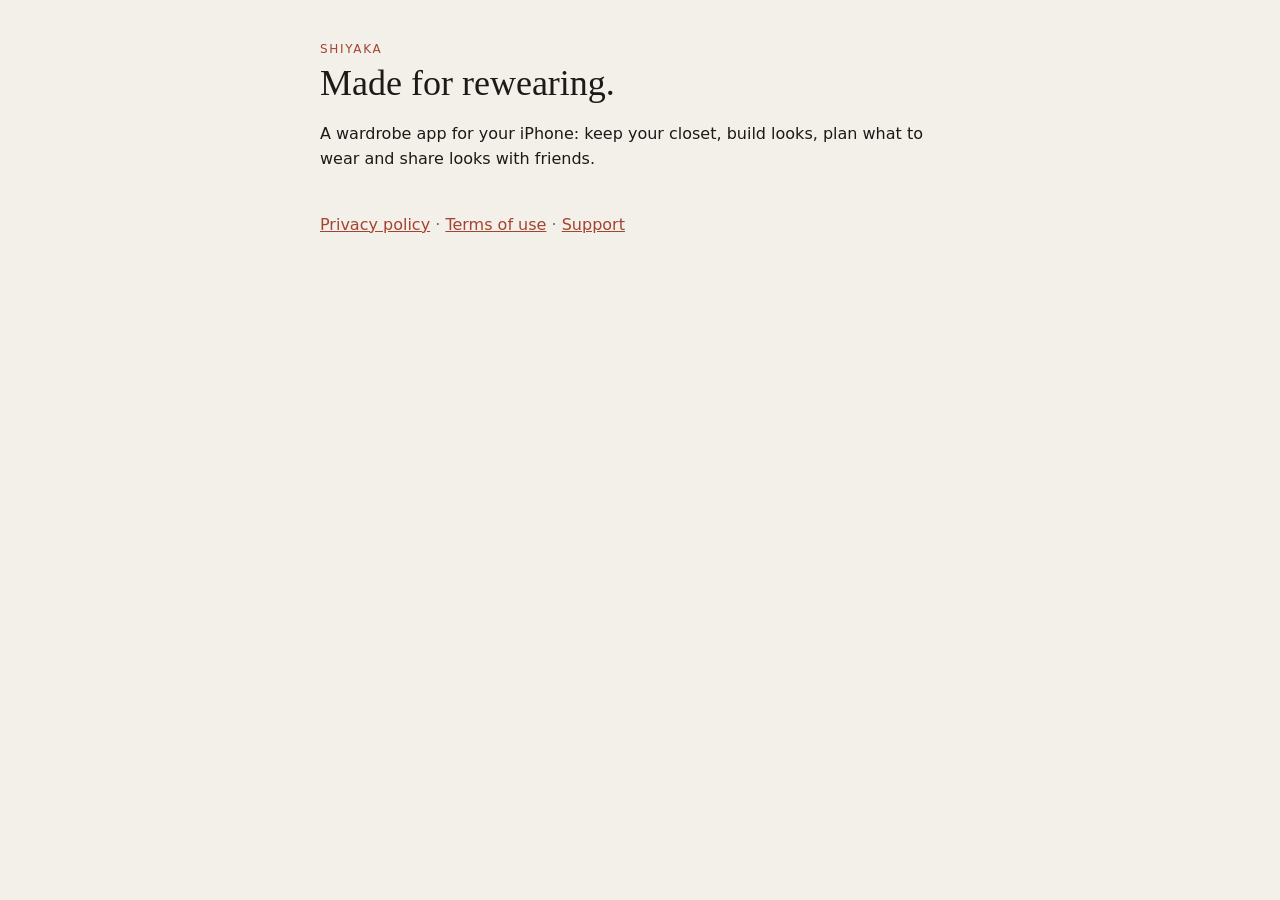
==== index.html @ d0213385 "Shiyaka privacy policy, terms and support pages (beta draft)" ====
<!doctype html>
<html lang="en-GB">
<head>
<meta charset="utf-8">
<meta name="viewport" content="width=device-width, initial-scale=1">
<title>Shiyaka</title>
<link rel="stylesheet" href="style.css">
</head>
<body>
<main>
<p class="eyebrow">Shiyaka</p>
<h1>Made for rewearing.</h1>
<p>A wardrobe app for your iPhone: keep your closet, build looks, plan what to wear and share looks with friends.</p>
<p class="nav"><a href="privacy.html">Privacy policy</a> · <a href="terms.html">Terms of use</a> · <a href="support.html">Support</a></p>
</main>
</body>
</html>
---- style.css ----
:root { --bg: #f3f0ea; --ink: #1c1a17; --muted: #6d675f; --accent: #a4432f; }
@media (prefers-color-scheme: dark) { :root { --bg: #15130f; --ink: #f1ede6; --muted: #a39b90; --accent: #e0a08f; } }
* { box-sizing: border-box; }
body { margin: 0; background: var(--bg); color: var(--ink); font: 16px/1.6 -apple-system, "Segoe UI", Inter, system-ui, sans-serif; }
main { max-width: 680px; margin: 0 auto; padding: 40px 20px 72px; }
h1 { font: 400 36px/1.15 Georgia, "Lora", serif; margin: 4px 0 12px; }
h2 { font: 600 18px/1.3 inherit; margin: 32px 0 8px; }
.eyebrow { text-transform: uppercase; letter-spacing: .14em; font-size: 12px; color: var(--accent); margin: 0; }
.meta { color: var(--muted); font-size: 14px; }
ul { padding-left: 20px; }
li { margin: 6px 0; }
dt { font-weight: 600; margin-top: 16px; }
dd { margin: 4px 0 0; color: var(--muted); }
a { color: var(--accent); }
.nav { margin-top: 40px; color: var(--muted); }
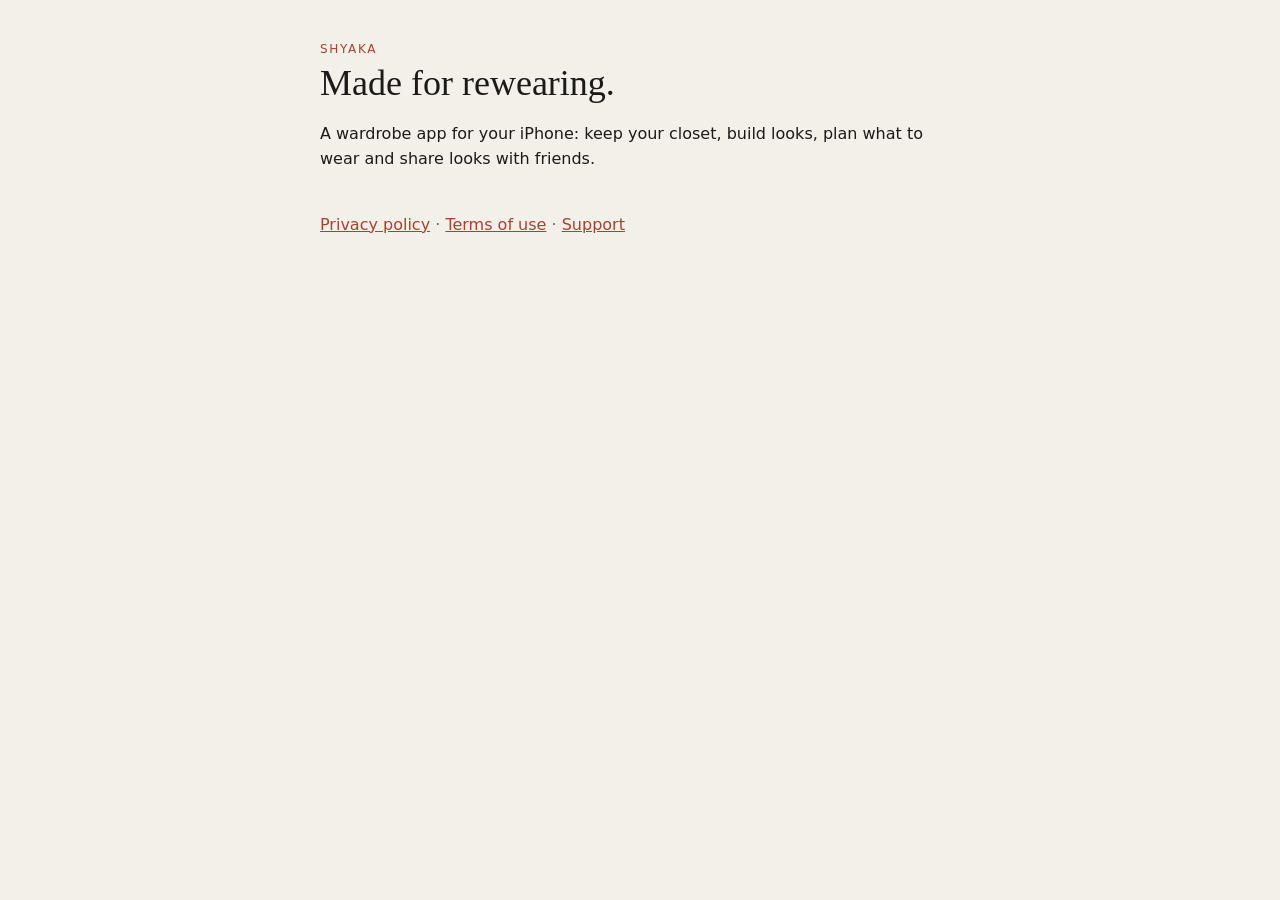
==== commit edf8bd82: "Use the Shyaka name on the public pages" ====
--- a/index.html
+++ b/index.html
@@ -3,12 +3,12 @@
 <head>
 <meta charset="utf-8">
 <meta name="viewport" content="width=device-width, initial-scale=1">
-<title>Shiyaka</title>
+<title>Shyaka</title>
 <link rel="stylesheet" href="style.css">
 </head>
 <body>
 <main>
-<p class="eyebrow">Shiyaka</p>
+<p class="eyebrow">Shyaka</p>
 <h1>Made for rewearing.</h1>
 <p>A wardrobe app for your iPhone: keep your closet, build looks, plan what to wear and share looks with friends.</p>
 <p class="nav"><a href="privacy.html">Privacy policy</a> · <a href="terms.html">Terms of use</a> · <a href="support.html">Support</a></p>
--- a/style.css
+++ b/style.css
@@ -13,3 +13,4 @@
 dd { margin: 4px 0 0; color: var(--muted); }
 a { color: var(--accent); }
 .nav { margin-top: 40px; color: var(--muted); }
+.button { display: inline-block; padding: 12px 22px; border-radius: 999px; background: var(--accent); color: #fff; text-decoration: none; font-weight: 600; letter-spacing: .04em; }
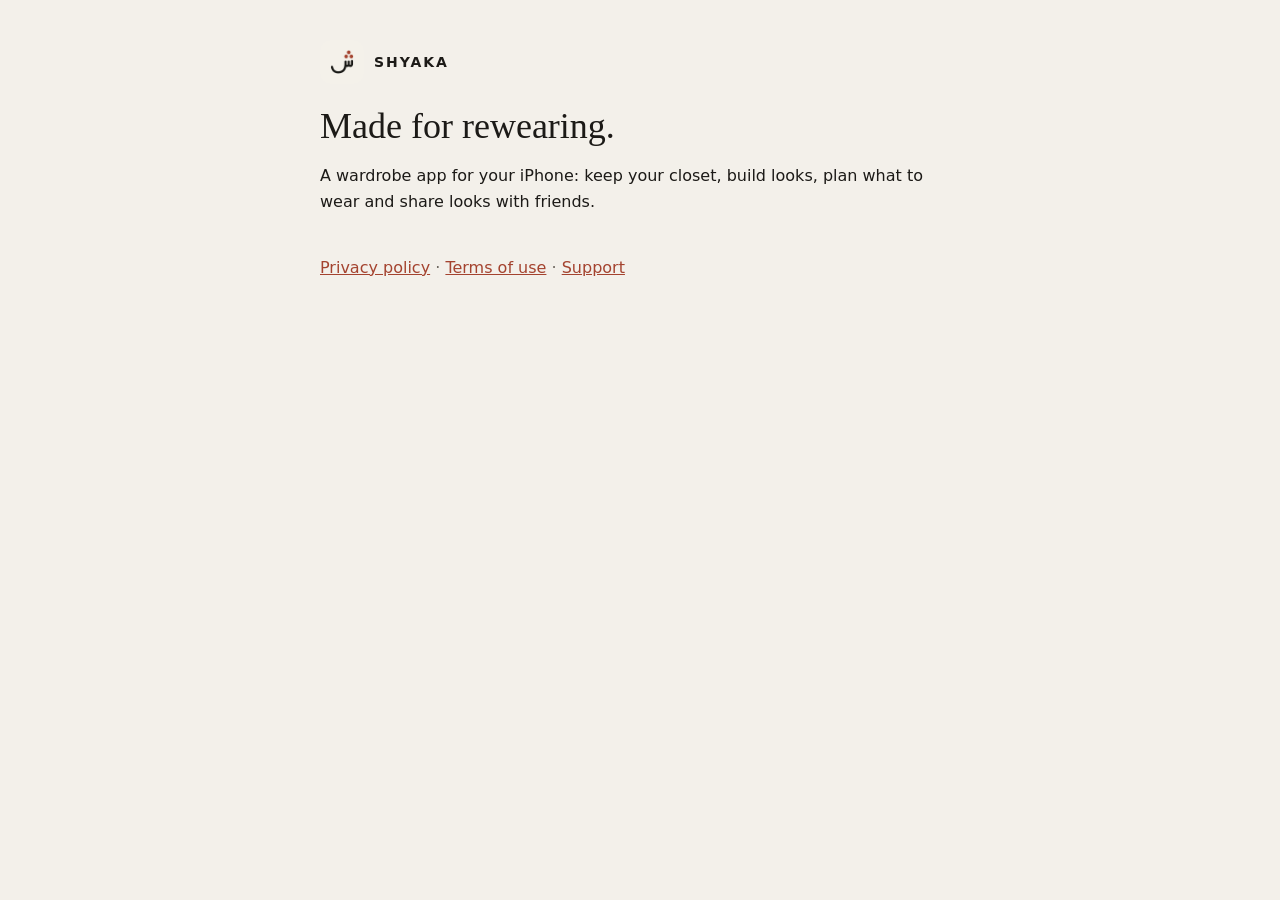
==== commit e87ea70d: "Shyaka logo on every page" ====
--- a/index.html
+++ b/index.html
@@ -5,10 +5,11 @@
 <meta name="viewport" content="width=device-width, initial-scale=1">
 <title>Shyaka</title>
 <link rel="stylesheet" href="style.css">
+<link rel="icon" href="favicon.png">
 </head>
 <body>
 <main>
-<p class="eyebrow">Shyaka</p>
+<a class="brand" href="https://shyaka.art/"><img src="logo.png" width="44" height="44" alt=""><span>Shyaka</span></a>
 <h1>Made for rewearing.</h1>
 <p>A wardrobe app for your iPhone: keep your closet, build looks, plan what to wear and share looks with friends.</p>
 <p class="nav"><a href="privacy.html">Privacy policy</a> · <a href="terms.html">Terms of use</a> · <a href="support.html">Support</a></p>
--- a/style.css
+++ b/style.css
@@ -13,4 +13,13 @@
 dd { margin: 4px 0 0; color: var(--muted); }
 a { color: var(--accent); }
 .nav { margin-top: 40px; color: var(--muted); }
+.card { border: 1px solid color-mix(in srgb, var(--muted) 35%, transparent); border-radius: 16px; padding: 16px 20px; margin: 20px 0; }
+.card p { margin: 4px 0; }
+.shop-name { font: 400 24px/1.25 Georgia, "Lora", serif; }
+.get-app { display: flex; gap: 24px; align-items: center; flex-wrap: wrap; margin: 16px 0; }
+.get-app svg { flex: none; border-radius: 12px; }
+.get-app div { flex: 1 1 220px; }
 .button { display: inline-block; padding: 12px 22px; border-radius: 999px; background: var(--accent); color: #fff; text-decoration: none; font-weight: 600; letter-spacing: .04em; }
+
+.brand{display:inline-flex;align-items:center;gap:10px;text-decoration:none;color:inherit;margin:0 0 18px;font-weight:600;letter-spacing:.14em;text-transform:uppercase;font-size:14px}
+.brand img{border-radius:10px;display:block}
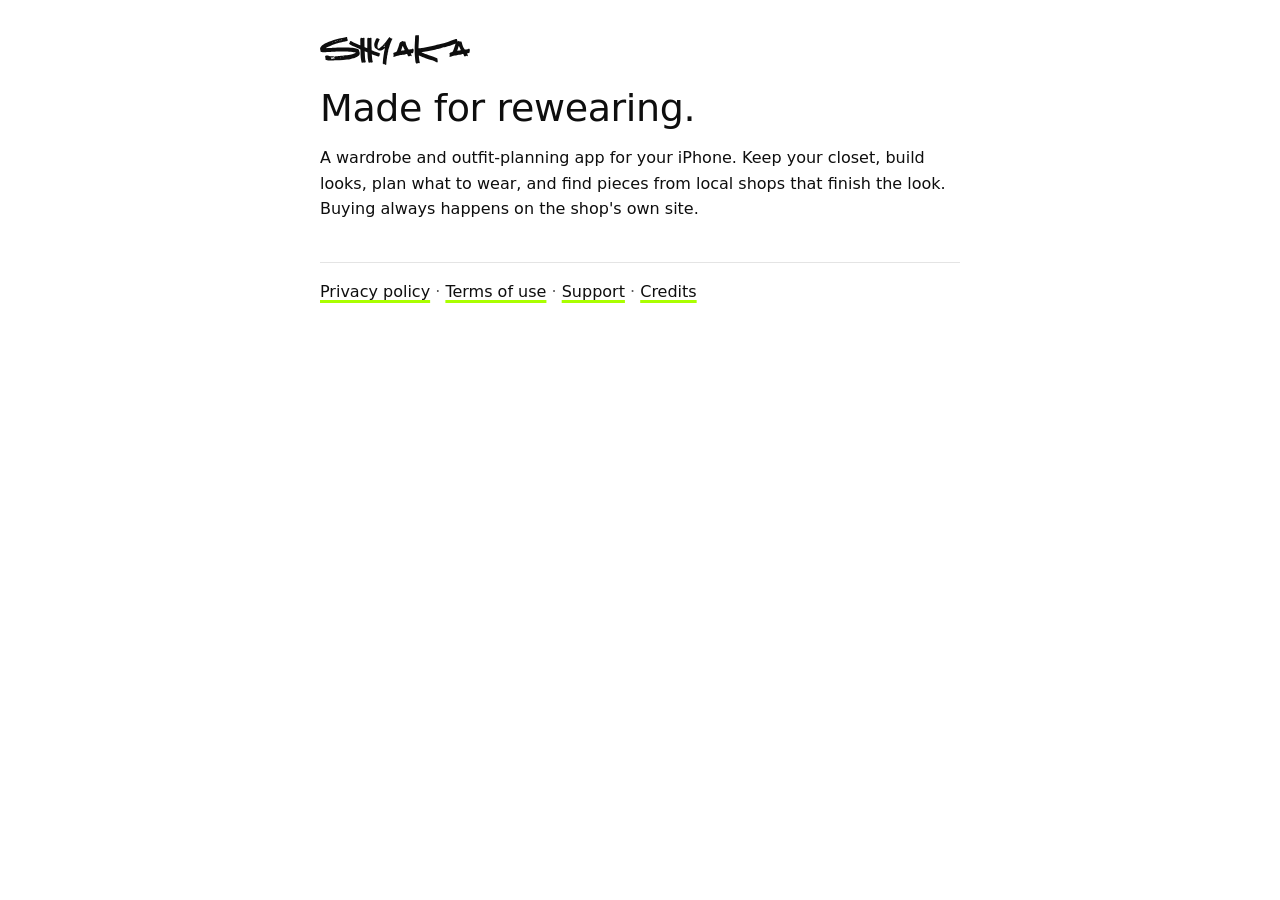
==== commit be360e24: "Website: support, terms and privacy match the app today; new white, black and lime look; credits pag" ====
--- a/index.html
+++ b/index.html
@@ -6,13 +6,14 @@
 <title>Shyaka</title>
 <link rel="stylesheet" href="style.css">
 <link rel="icon" href="favicon.png">
+<link rel="apple-touch-icon" href="logo.png">
 </head>
 <body>
 <main>
-<a class="brand" href="https://shyaka.art/"><img src="logo.png" width="44" height="44" alt=""><span>Shyaka</span></a>
+<a class="brand" href="https://shyaka.art/"><img src="wordmark.svg" width="150" height="33" alt="Shyaka"></a>
 <h1>Made for rewearing.</h1>
-<p>A wardrobe app for your iPhone: keep your closet, build looks, plan what to wear and share looks with friends.</p>
-<p class="nav"><a href="privacy.html">Privacy policy</a> · <a href="terms.html">Terms of use</a> · <a href="support.html">Support</a></p>
+<p>A wardrobe and outfit-planning app for your iPhone. Keep your closet, build looks, plan what to wear, and find pieces from local shops that finish the look. Buying always happens on the shop's own site.</p>
+<p class="nav"><a href="privacy.html">Privacy policy</a> · <a href="terms.html">Terms of use</a> · <a href="support.html">Support</a> · <a href="credits.html">Credits</a></p>
 </main>
 </body>
 </html>
--- a/style.css
+++ b/style.css
@@ -1,25 +1,40 @@
-:root { --bg: #f3f0ea; --ink: #1c1a17; --muted: #6d675f; --accent: #a4432f; }
-@media (prefers-color-scheme: dark) { :root { --bg: #15130f; --ink: #f1ede6; --muted: #a39b90; --accent: #e0a08f; } }
+/* The new look (26 October 2026, docs/NEW_LOOK_SPEC.md): white page, black text, one sans-serif family, lime kept for
+   small fills and underlines only (never as text on white). */
+:root { --bg: #ffffff; --ink: #0e0e0e; --muted: #5c5c5c; --line: #e4e4e4; --lime: #aaff00; color-scheme: light; }
 * { box-sizing: border-box; }
-body { margin: 0; background: var(--bg); color: var(--ink); font: 16px/1.6 -apple-system, "Segoe UI", Inter, system-ui, sans-serif; }
-main { max-width: 680px; margin: 0 auto; padding: 40px 20px 72px; }
-h1 { font: 400 36px/1.15 Georgia, "Lora", serif; margin: 4px 0 12px; }
-h2 { font: 600 18px/1.3 inherit; margin: 32px 0 8px; }
-.eyebrow { text-transform: uppercase; letter-spacing: .14em; font-size: 12px; color: var(--accent); margin: 0; }
+html { -webkit-text-size-adjust: 100%; }
+body { margin: 0; background: var(--bg); color: var(--ink); font: 16px/1.6 -apple-system, "SF Pro Text", Inter, "Segoe UI", system-ui, sans-serif; overflow-wrap: anywhere; }
+main { max-width: 680px; margin: 0 auto; padding: 32px 20px 72px; }
+h1 { font: 300 38px/1.12 -apple-system, "SF Pro Display", Inter, "Segoe UI", system-ui, sans-serif; letter-spacing: -.01em; margin: 4px 0 14px; }
+h2 { font: 700 13px/1.3 inherit; text-transform: uppercase; letter-spacing: .12em; margin: 36px 0 8px; }
+.eyebrow { text-transform: uppercase; letter-spacing: .14em; font-size: 12px; font-weight: 700; color: var(--ink); margin: 0; display: inline-block; background: linear-gradient(transparent 58%, var(--lime) 58%); }
 .meta { color: var(--muted); font-size: 14px; }
-ul { padding-left: 20px; }
+.draft { display: inline-block; font-size: 13px; font-weight: 600; background: var(--lime); color: #000; border-radius: 999px; padding: 2px 12px; margin: 0 0 4px; }
+ul, ol { padding-left: 20px; }
 li { margin: 6px 0; }
 dt { font-weight: 600; margin-top: 16px; }
 dd { margin: 4px 0 0; color: var(--muted); }
-a { color: var(--accent); }
-.nav { margin-top: 40px; color: var(--muted); }
-.card { border: 1px solid color-mix(in srgb, var(--muted) 35%, transparent); border-radius: 16px; padding: 16px 20px; margin: 20px 0; }
+a { color: var(--ink); text-decoration: underline; text-decoration-color: var(--lime); text-decoration-thickness: 3px; text-underline-offset: 3px; }
+a:hover { text-decoration-color: var(--ink); }
+.nav { margin-top: 40px; padding-top: 16px; border-top: 1px solid var(--line); color: var(--muted); }
+.card { border: 1px solid var(--line); border-radius: 16px; padding: 16px 20px; margin: 20px 0; }
 .card p { margin: 4px 0; }
-.shop-name { font: 400 24px/1.25 Georgia, "Lora", serif; }
+.shop-name { font: 300 26px/1.25 inherit; }
 .get-app { display: flex; gap: 24px; align-items: center; flex-wrap: wrap; margin: 16px 0; }
-.get-app svg { flex: none; border-radius: 12px; }
+.get-app svg { flex: none; border-radius: 12px; max-width: 100%; height: auto; }
 .get-app div { flex: 1 1 220px; }
-.button { display: inline-block; padding: 12px 22px; border-radius: 999px; background: var(--accent); color: #fff; text-decoration: none; font-weight: 600; letter-spacing: .04em; }
+.button { display: inline-block; padding: 12px 22px; border-radius: 999px; background: var(--lime); color: #000; text-decoration: none; font-weight: 700; letter-spacing: .02em; }
+.button:hover { background: #000; color: var(--lime); }
 
-.brand{display:inline-flex;align-items:center;gap:10px;text-decoration:none;color:inherit;margin:0 0 18px;font-weight:600;letter-spacing:.14em;text-transform:uppercase;font-size:14px}
-.brand img{border-radius:10px;display:block}
+.brand { display: flex; width: fit-content; align-items: center; text-decoration: none; color: inherit; margin: 0 0 22px; }
+.brand img { display: block; width: 150px; max-width: 60vw; height: auto; }
+
+/* Nothing may be wider than the phone: long words and links wrap, wide tables scroll inside their own box. */
+img, svg, video { max-width: 100%; }
+.table { overflow-x: auto; -webkit-overflow-scrolling: touch; margin: 12px 0; max-width: 100%; }
+table { border-collapse: collapse; width: 100%; font-size: 13px; }
+th, td { text-align: left; padding: 6px 8px; border-bottom: 1px solid var(--line); vertical-align: top; }
+th { font-weight: 700; }
+pre, code { white-space: pre-wrap; overflow-wrap: anywhere; }
+
+@media (max-width: 480px) { h1 { font-size: 32px; } }
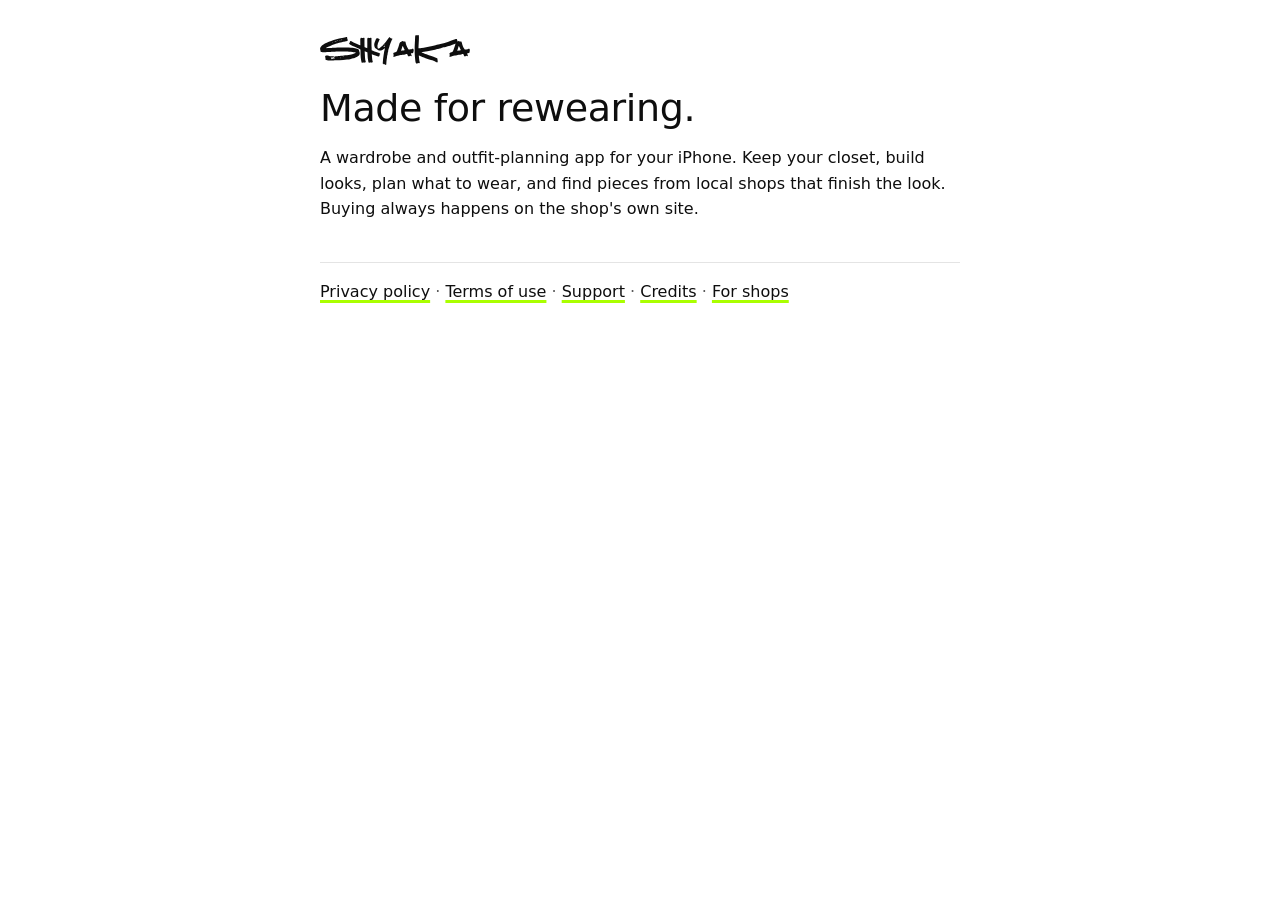
==== commit 9a1b6278: "Website: For shops page (English and Arabic), Arabic support page, For shops link on the home page C" ====
--- a/index.html
+++ b/index.html
@@ -13,7 +13,14 @@
 <a class="brand" href="https://shyaka.art/"><img src="wordmark.svg" width="150" height="33" alt="Shyaka"></a>
 <h1>Made for rewearing.</h1>
 <p>A wardrobe and outfit-planning app for your iPhone. Keep your closet, build looks, plan what to wear, and find pieces from local shops that finish the look. Buying always happens on the shop's own site.</p>
-<p class="nav"><a href="privacy.html">Privacy policy</a> · <a href="terms.html">Terms of use</a> · <a href="support.html">Support</a> · <a href="credits.html">Credits</a></p>
+<!-- App Store badge, hidden until the App Store link exists (launch checklist, website item). To show it:
+     1. Save Apple's black "Download on the App Store" badge (SVG, English) from
+        https://developer.apple.com/app-store/marketing/guidelines/ as app-store-badge.svg next to this file.
+     2. Replace APP_ID below with the number that follows "id" in the App Store link.
+     3. Remove the opening and closing lines of this comment so the paragraph is live.
+<p><a class="badge" href="https://apps.apple.com/eg/app/shyaka/idAPP_ID"><img src="app-store-badge.svg" width="162" height="54" alt="Download on the App Store"></a></p>
+-->
+<p class="nav"><a href="privacy.html">Privacy policy</a> · <a href="terms.html">Terms of use</a> · <a href="support.html">Support</a> · <a href="credits.html">Credits</a> · <a href="shops.html">For shops</a></p>
 </main>
 </body>
 </html>
--- a/style.css
+++ b/style.css
@@ -38,3 +38,14 @@
 pre, code { white-space: pre-wrap; overflow-wrap: anywhere; }
 
 @media (max-width: 480px) { h1 { font-size: 32px; } }
+
+/* For shops (shops.html, 8 November 2026). The Arabic half sits under a rule and reads right to left: bullets and table
+   text move to the right, and the letter spacing made for Latin small caps is switched off. */
+main > [dir="rtl"] { margin-top: 48px; padding-top: 32px; border-top: 1px solid var(--line); }
+[dir="rtl"] h1, [dir="rtl"] h2, [dir="rtl"] .eyebrow { letter-spacing: 0; }
+[dir="rtl"] ul, [dir="rtl"] ol { padding: 0 20px 0 0; }
+[dir="rtl"] th, [dir="rtl"] td { text-align: right; }
+
+/* The App Store badge on the home page: its markup waits in an HTML comment until the App Store link exists. */
+.badge { display: inline-block; text-decoration: none; }
+.badge img { display: block; }
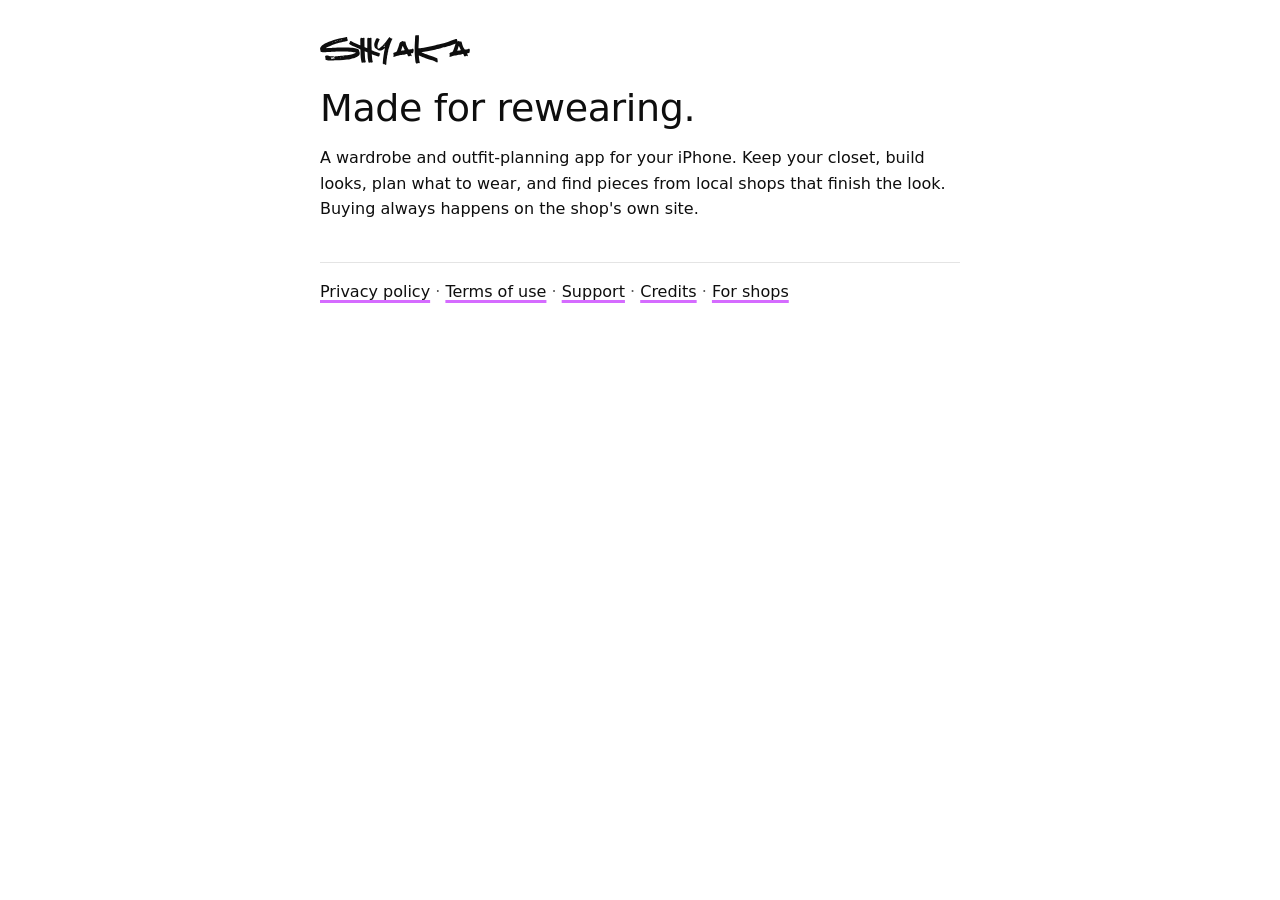
==== commit 7fe8ae1f: "Website: universal-link file, Turnstile page, privacy 2026-11-14.1 (Paymob, Cloudflare, Unsplash, da" ====
--- a/index.html
+++ b/index.html
@@ -8,18 +8,16 @@
 <link rel="icon" href="favicon.png">
 <link rel="apple-touch-icon" href="logo.png">
 </head>
-<body>
+<body class="prelaunch">
 <main>
 <a class="brand" href="https://shyaka.art/"><img src="wordmark.svg" width="150" height="33" alt="Shyaka"></a>
 <h1>Made for rewearing.</h1>
 <p>A wardrobe and outfit-planning app for your iPhone. Keep your closet, build looks, plan what to wear, and find pieces from local shops that finish the look. Buying always happens on the shop's own site.</p>
-<!-- App Store badge, hidden until the App Store link exists (launch checklist, website item). To show it:
-     1. Save Apple's black "Download on the App Store" badge (SVG, English) from
-        https://developer.apple.com/app-store/marketing/guidelines/ as app-store-badge.svg next to this file.
-     2. Replace APP_ID below with the number that follows "id" in the App Store link.
-     3. Remove the opening and closing lines of this comment so the paragraph is live.
-<p><a class="badge" href="https://apps.apple.com/eg/app/shyaka/idAPP_ID"><img src="app-store-badge.svg" width="162" height="54" alt="Download on the App Store"></a></p>
--->
+<!-- App Store badge (release-day switch, docs/RELEASE_DAY.md). Hidden while <body class="prelaunch">; on release day
+     remove that class from <body> on this page, 404.html and add.html, and save Apple's black "Download on the App Store"
+     badge (SVG, English, from https://developer.apple.com/app-store/marketing/guidelines/) as app-store-badge.svg next
+     to this file. The link already points at the real App Store id. -->
+<p class="store-only"><a class="badge" href="https://apps.apple.com/app/id6819894024"><img src="app-store-badge.svg" width="162" height="54" alt="Download on the App Store"></a></p>
 <p class="nav"><a href="privacy.html">Privacy policy</a> · <a href="terms.html">Terms of use</a> · <a href="support.html">Support</a> · <a href="credits.html">Credits</a> · <a href="shops.html">For shops</a></p>
 </main>
 </body>
--- a/style.css
+++ b/style.css
@@ -1,20 +1,20 @@
-/* The new look (26 October 2026, docs/NEW_LOOK_SPEC.md): white page, black text, one sans-serif family, lime kept for
+/* The new look (26 October 2026, docs/NEW_LOOK_SPEC.md): white page, black text, one sans-serif family, orchid kept for
    small fills and underlines only (never as text on white). */
-:root { --bg: #ffffff; --ink: #0e0e0e; --muted: #5c5c5c; --line: #e4e4e4; --lime: #aaff00; color-scheme: light; }
+:root { --bg: #ffffff; --ink: #0e0e0e; --muted: #5c5c5c; --line: #e4e4e4; --accent: #d56bff; color-scheme: light; }
 * { box-sizing: border-box; }
 html { -webkit-text-size-adjust: 100%; }
 body { margin: 0; background: var(--bg); color: var(--ink); font: 16px/1.6 -apple-system, "SF Pro Text", Inter, "Segoe UI", system-ui, sans-serif; overflow-wrap: anywhere; }
 main { max-width: 680px; margin: 0 auto; padding: 32px 20px 72px; }
 h1 { font: 300 38px/1.12 -apple-system, "SF Pro Display", Inter, "Segoe UI", system-ui, sans-serif; letter-spacing: -.01em; margin: 4px 0 14px; }
 h2 { font: 700 13px/1.3 inherit; text-transform: uppercase; letter-spacing: .12em; margin: 36px 0 8px; }
-.eyebrow { text-transform: uppercase; letter-spacing: .14em; font-size: 12px; font-weight: 700; color: var(--ink); margin: 0; display: inline-block; background: linear-gradient(transparent 58%, var(--lime) 58%); }
+.eyebrow { text-transform: uppercase; letter-spacing: .14em; font-size: 12px; font-weight: 700; color: var(--ink); margin: 0; display: inline-block; background: linear-gradient(transparent 58%, var(--accent) 58%); }
 .meta { color: var(--muted); font-size: 14px; }
-.draft { display: inline-block; font-size: 13px; font-weight: 600; background: var(--lime); color: #000; border-radius: 999px; padding: 2px 12px; margin: 0 0 4px; }
+.draft { display: inline-block; font-size: 13px; font-weight: 600; background: var(--accent); color: #000; border-radius: 999px; padding: 2px 12px; margin: 0 0 4px; }
 ul, ol { padding-left: 20px; }
 li { margin: 6px 0; }
 dt { font-weight: 600; margin-top: 16px; }
 dd { margin: 4px 0 0; color: var(--muted); }
-a { color: var(--ink); text-decoration: underline; text-decoration-color: var(--lime); text-decoration-thickness: 3px; text-underline-offset: 3px; }
+a { color: var(--ink); text-decoration: underline; text-decoration-color: var(--accent); text-decoration-thickness: 3px; text-underline-offset: 3px; }
 a:hover { text-decoration-color: var(--ink); }
 .nav { margin-top: 40px; padding-top: 16px; border-top: 1px solid var(--line); color: var(--muted); }
 .card { border: 1px solid var(--line); border-radius: 16px; padding: 16px 20px; margin: 20px 0; }
@@ -23,8 +23,8 @@
 .get-app { display: flex; gap: 24px; align-items: center; flex-wrap: wrap; margin: 16px 0; }
 .get-app svg { flex: none; border-radius: 12px; max-width: 100%; height: auto; }
 .get-app div { flex: 1 1 220px; }
-.button { display: inline-block; padding: 12px 22px; border-radius: 999px; background: var(--lime); color: #000; text-decoration: none; font-weight: 700; letter-spacing: .02em; }
-.button:hover { background: #000; color: var(--lime); }
+.button { display: inline-block; padding: 12px 22px; border-radius: 999px; background: var(--accent); color: #000; text-decoration: none; font-weight: 700; letter-spacing: .02em; }
+.button:hover { background: #000; color: var(--accent); }
 
 .brand { display: flex; width: fit-content; align-items: center; text-decoration: none; color: inherit; margin: 0 0 22px; }
 .brand img { display: block; width: 150px; max-width: 60vw; height: auto; }
@@ -46,6 +46,10 @@
 [dir="rtl"] ul, [dir="rtl"] ol { padding: 0 20px 0 0; }
 [dir="rtl"] th, [dir="rtl"] td { text-align: right; }
 
-/* The App Store badge on the home page: its markup waits in an HTML comment until the App Store link exists. */
+/* Release-day switch (docs/RELEASE_DAY.md, 14 November 2026). While <body class="prelaunch">, everything marked
+   .store-only (the App Store badge and links) stays hidden and .testflight-only wording shows; on release day the
+   class comes off the three pages (index, 404, add) and the App Store wording takes over. */
+.prelaunch .store-only { display: none !important; }
+body:not(.prelaunch) .testflight-only { display: none !important; }
 .badge { display: inline-block; text-decoration: none; }
 .badge img { display: block; }
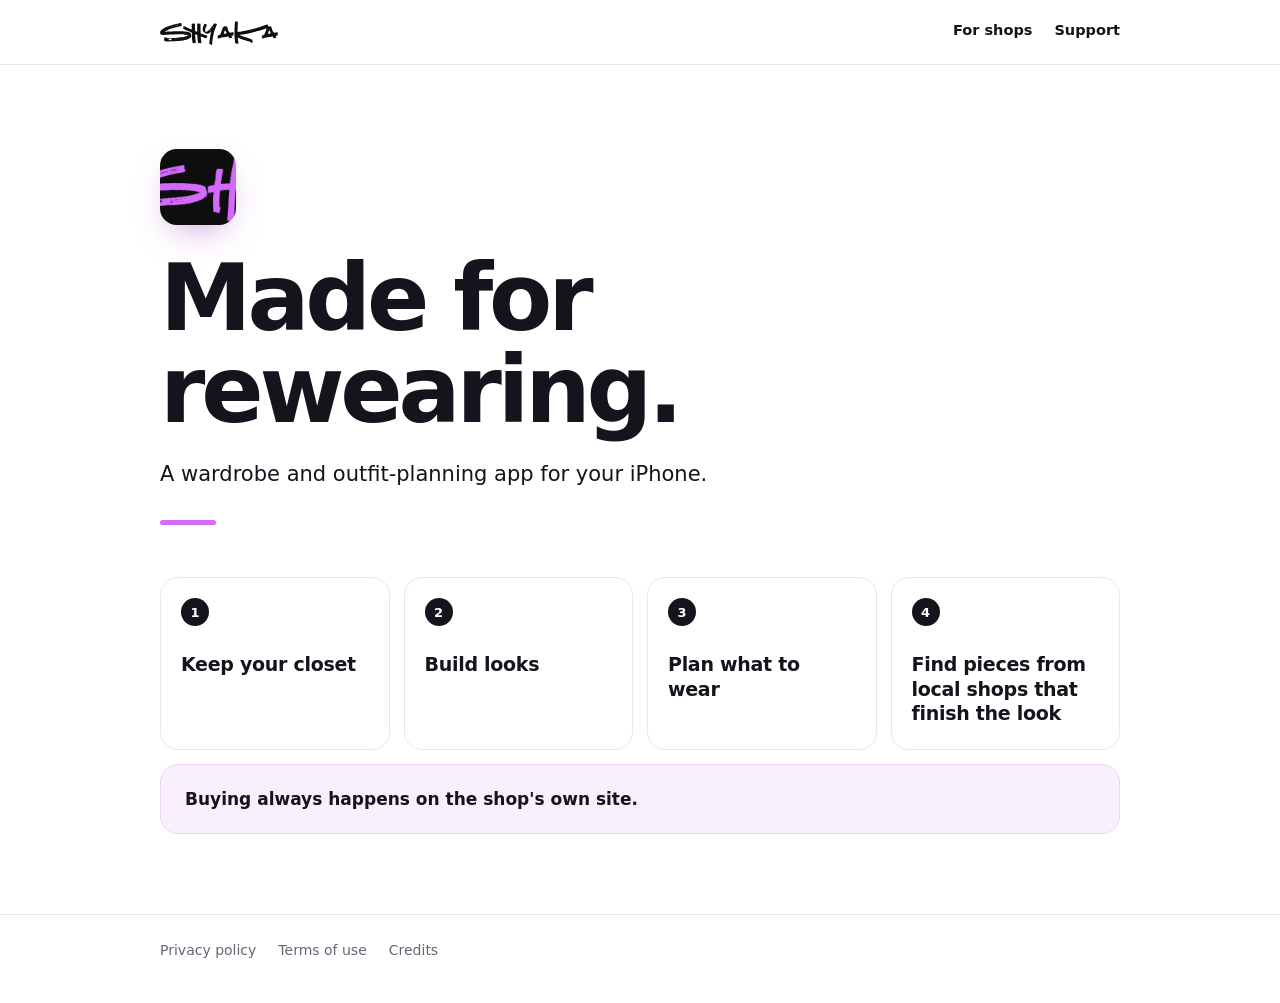
==== commit 417a1700: "Website: new design from the tech lesson (top bar, footer, richer home, bold tight headings, soft ca" ====
--- a/index.html
+++ b/index.html
@@ -9,16 +9,30 @@
 <link rel="apple-touch-icon" href="logo.png">
 </head>
 <body class="prelaunch">
-<main>
+<header class="site-header"><div class="bar">
 <a class="brand" href="https://shyaka.art/"><img src="wordmark.svg" width="150" height="33" alt="Shyaka"></a>
+<nav class="site-nav" aria-label="Main"><a href="shops.html">For shops</a><a href="support.html">Support</a></nav>
+</div></header>
+<main class="home">
+<section class="hero">
+<img class="app-icon" src="logo.png" width="76" height="76" alt="">
 <h1>Made for rewearing.</h1>
-<p>A wardrobe and outfit-planning app for your iPhone. Keep your closet, build looks, plan what to wear, and find pieces from local shops that finish the look. Buying always happens on the shop's own site.</p>
+<p class="lead">A wardrobe and outfit-planning app for your iPhone.</p>
+<div class="hero-rule"></div>
 <!-- App Store badge (release-day switch, docs/RELEASE_DAY.md). Hidden while <body class="prelaunch">; on release day
      remove that class from <body> on this page, 404.html and add.html, and save Apple's black "Download on the App Store"
      badge (SVG, English, from https://developer.apple.com/app-store/marketing/guidelines/) as app-store-badge.svg next
      to this file. The link already points at the real App Store id. -->
 <p class="store-only"><a class="badge" href="https://apps.apple.com/app/id6819894024"><img src="app-store-badge.svg" width="162" height="54" alt="Download on the App Store"></a></p>
-<p class="nav"><a href="privacy.html">Privacy policy</a> · <a href="terms.html">Terms of use</a> · <a href="support.html">Support</a> · <a href="credits.html">Credits</a> · <a href="shops.html">For shops</a></p>
+</section>
+<ul class="features">
+<li><span class="num">1</span><strong>Keep your closet</strong></li>
+<li><span class="num">2</span><strong>Build looks</strong></li>
+<li><span class="num">3</span><strong>Plan what to wear</strong></li>
+<li><span class="num">4</span><strong>Find pieces from local shops that finish the look</strong></li>
+</ul>
+<p class="note">Buying always happens on the shop's own site.</p>
 </main>
+<footer class="site-footer"><div class="foot"><a href="privacy.html">Privacy policy</a><a href="terms.html">Terms of use</a><a href="credits.html">Credits</a></div></footer>
 </body>
 </html>
--- a/style.css
+++ b/style.css
@@ -1,55 +1,138 @@
-/* The new look (26 October 2026, docs/NEW_LOOK_SPEC.md): white page, black text, one sans-serif family, orchid kept for
-   small fills and underlines only (never as text on white). */
-:root { --bg: #ffffff; --ink: #0e0e0e; --muted: #5c5c5c; --line: #e4e4e4; --accent: #d56bff; color-scheme: light; }
+/* The website look (14 November 2026): the layout and feel of the Shyaka tech lesson PDF. White page, ink text, bold tight
+   headings, soft rounded cards, small uppercase labels, orchid kept for dots, bars, underlines and selection (deep orchid
+   when it has to be text). One system font stack, no web fonts and no outside requests: iPhones use SF Pro. Light only.
+   Built on the new look of 26 October 2026 (docs/NEW_LOOK_SPEC.md). */
+:root {
+  --bg: #ffffff; --ink: #16131c; --muted: #6a6475; --line: #e9e6ef; --soft: #f6f5f8;
+  --tint: #f8f1fd; --tint-line: #ecd3fa; --accent: #d56bff; --deep: #8a2bb5;
+  --col: 720px; color-scheme: light;
+}
 * { box-sizing: border-box; }
-html { -webkit-text-size-adjust: 100%; }
-body { margin: 0; background: var(--bg); color: var(--ink); font: 16px/1.6 -apple-system, "SF Pro Text", Inter, "Segoe UI", system-ui, sans-serif; overflow-wrap: anywhere; }
-main { max-width: 680px; margin: 0 auto; padding: 32px 20px 72px; }
-h1 { font: 300 38px/1.12 -apple-system, "SF Pro Display", Inter, "Segoe UI", system-ui, sans-serif; letter-spacing: -.01em; margin: 4px 0 14px; }
-h2 { font: 700 13px/1.3 inherit; text-transform: uppercase; letter-spacing: .12em; margin: 36px 0 8px; }
-.eyebrow { text-transform: uppercase; letter-spacing: .14em; font-size: 12px; font-weight: 700; color: var(--ink); margin: 0; display: inline-block; background: linear-gradient(transparent 58%, var(--accent) 58%); }
-.meta { color: var(--muted); font-size: 14px; }
-.draft { display: inline-block; font-size: 13px; font-weight: 600; background: var(--accent); color: #000; border-radius: 999px; padding: 2px 12px; margin: 0 0 4px; }
-ul, ol { padding-left: 20px; }
-li { margin: 6px 0; }
-dt { font-weight: 600; margin-top: 16px; }
+html { -webkit-text-size-adjust: 100%; scroll-padding-top: 76px; }
+body {
+  margin: 0; min-height: 100vh; display: flex; flex-direction: column;
+  background: var(--bg); color: var(--ink);
+  font: 400 16.5px/1.65 -apple-system, BlinkMacSystemFont, "SF Pro Text", "SF Pro Display", Inter, "Segoe UI Variable Text", "Segoe UI", system-ui, sans-serif;
+  overflow-wrap: anywhere; -webkit-font-smoothing: antialiased; text-rendering: optimizeLegibility;
+}
+body:has(> main.home) { --col: 960px; }
+::selection { background: var(--accent); color: #000; }
+:focus-visible { outline: 2px solid var(--ink); outline-offset: 3px; border-radius: 4px; }
+
+/* Top bar */
+.site-header {
+  position: sticky; top: 0; z-index: 10; border-bottom: 1px solid var(--line);
+  background: rgba(255, 255, 255, .92);
+  -webkit-backdrop-filter: saturate(180%) blur(14px); backdrop-filter: saturate(180%) blur(14px);
+}
+.bar { max-width: calc(var(--col) + 40px); margin: 0 auto; padding: 13px 20px; display: flex; align-items: center; justify-content: space-between; gap: 16px; }
+.brand { display: flex; align-items: center; color: inherit; text-decoration: none; flex: none; }
+.brand img { display: block; width: 118px; max-width: 34vw; height: auto; }
+.site-nav { display: flex; align-items: center; justify-content: flex-end; flex-wrap: wrap; gap: 4px 22px; font-size: 14.5px; font-weight: 560; }
+.site-nav a { color: var(--ink); text-decoration: none; padding: 6px 0; border-bottom: 2px solid transparent; }
+.site-nav a:hover, .site-nav a[aria-current="page"] { border-bottom-color: var(--accent); }
+.site-nav .lang { color: var(--muted); font-weight: 500; }
+
+/* Page */
+main { width: 100%; max-width: calc(var(--col) + 40px); margin: 0 auto; padding: 44px 20px 80px; flex: 1 0 auto; }
+h1 { font-size: clamp(34px, 6.6vw, 54px); line-height: 1.06; font-weight: 800; letter-spacing: -.035em; margin: 8px 0 16px; text-wrap: balance; }
+h2 { font-size: 22px; line-height: 1.25; font-weight: 750; letter-spacing: -.02em; margin: 48px 0 10px; text-wrap: balance; }
+h3 { font-size: 12px; font-weight: 700; letter-spacing: .12em; text-transform: uppercase; color: var(--deep); margin: 28px 0 8px; }
+p { margin: 0 0 14px; }
+main > p, main li, main dd { max-width: 68ch; }
+h1 + p:not(.meta):not(.draft), .lead {
+  font-size: clamp(18px, 2.6vw, 21px); line-height: 1.5; font-weight: 450; max-width: 56ch; margin-bottom: 22px;
+}
+.eyebrow { display: flex; align-items: center; gap: 8px; margin: 0 0 6px; font-size: 12px; font-weight: 650; letter-spacing: .14em; text-transform: uppercase; color: var(--muted); }
+.eyebrow::before { content: ""; width: 7px; height: 7px; border-radius: 50%; background: var(--accent); flex: none; }
+.meta { color: var(--muted); font-size: 14.5px; }
+.draft { display: inline-block; font-size: 12.5px; font-weight: 650; letter-spacing: .03em; background: var(--tint); color: var(--deep); border: 1px solid var(--tint-line); border-radius: 999px; padding: 2px 13px; margin: 0 0 14px; }
+a { color: var(--ink); text-decoration: underline; text-decoration-color: var(--accent); text-decoration-thickness: 2px; text-underline-offset: 3px; }
+a:hover { text-decoration-color: var(--ink); }
+strong, b { font-weight: 650; }
+
+/* Lists: orchid dots, which work the same left to right and right to left */
+ul { list-style: none; padding: 0; margin: 0 0 16px; }
+li { position: relative; padding-inline-start: 22px; margin: 7px 0; }
+ul > li::before { content: ""; position: absolute; inset-inline-start: 3px; top: .72em; width: 6px; height: 6px; border-radius: 50%; background: var(--accent); }
+ol { padding-inline-start: 24px; margin: 0 0 16px; }
+ol > li { padding-inline-start: 4px; }
+ol > li::marker { font-weight: 700; color: var(--deep); }
+dt { font-weight: 650; margin-top: 16px; }
 dd { margin: 4px 0 0; color: var(--muted); }
-a { color: var(--ink); text-decoration: underline; text-decoration-color: var(--accent); text-decoration-thickness: 3px; text-underline-offset: 3px; }
-a:hover { text-decoration-color: var(--ink); }
-.nav { margin-top: 40px; padding-top: 16px; border-top: 1px solid var(--line); color: var(--muted); }
-.card { border: 1px solid var(--line); border-radius: 16px; padding: 16px 20px; margin: 20px 0; }
+
+/* Cards */
+.card { border: 1px solid var(--line); border-radius: 18px; padding: 18px 22px; margin: 22px 0; background: #fff; }
 .card p { margin: 4px 0; }
-.shop-name { font: 300 26px/1.25 inherit; }
-.get-app { display: flex; gap: 24px; align-items: center; flex-wrap: wrap; margin: 16px 0; }
+.shop-name { font-size: 26px; line-height: 1.25; font-weight: 750; letter-spacing: -.02em; }
+.get-app { display: flex; gap: 24px; align-items: center; flex-wrap: wrap; margin: 18px 0; padding: 20px 22px; border-radius: 18px; background: var(--soft); }
 .get-app svg { flex: none; border-radius: 12px; max-width: 100%; height: auto; }
 .get-app div { flex: 1 1 220px; }
-.button { display: inline-block; padding: 12px 22px; border-radius: 999px; background: var(--accent); color: #000; text-decoration: none; font-weight: 700; letter-spacing: .02em; }
-.button:hover { background: #000; color: var(--accent); }
+.get-app p { margin: 4px 0; }
 
-.brand { display: flex; width: fit-content; align-items: center; text-decoration: none; color: inherit; margin: 0 0 22px; }
-.brand img { display: block; width: 150px; max-width: 60vw; height: auto; }
+/* Buttons */
+.button { display: inline-block; padding: 13px 24px; border-radius: 999px; background: var(--ink); color: #fff; text-decoration: none; font-weight: 650; letter-spacing: .005em; transition: background-color .15s ease, transform .15s ease; }
+.button:hover { background: var(--deep); }
+.button:active { transform: scale(.98); }
+.badge { display: inline-block; text-decoration: none; }
+.badge img { display: block; }
+
+/* Tables: small uppercase heads over a dark rule, hairlines between rows */
+.table { overflow-x: auto; -webkit-overflow-scrolling: touch; margin: 14px 0 20px; max-width: 100%; }
+table { border-collapse: collapse; width: 100%; font-size: 14px; line-height: 1.5; }
+th { text-align: start; font-size: 11.5px; font-weight: 650; letter-spacing: .1em; text-transform: uppercase; color: var(--muted); padding: 0 12px 8px 0; border-bottom: 1px solid var(--ink); }
+td { text-align: start; padding: 9px 12px 9px 0; border-bottom: 1px solid var(--line); vertical-align: top; }
+tr:last-child td { border-bottom: 0; }
+.table.wide table { min-width: 560px; }
+.table.wide td, .table.wide th { overflow-wrap: break-word; }
+[dir="rtl"] td { padding: 9px 0 9px 12px; }
+[dir="rtl"] th { padding: 0 0 8px 12px; }
 
 /* Nothing may be wider than the phone: long words and links wrap, wide tables scroll inside their own box. */
 img, svg, video { max-width: 100%; }
-.table { overflow-x: auto; -webkit-overflow-scrolling: touch; margin: 12px 0; max-width: 100%; }
-table { border-collapse: collapse; width: 100%; font-size: 13px; }
-th, td { text-align: left; padding: 6px 8px; border-bottom: 1px solid var(--line); vertical-align: top; }
-th { font-weight: 700; }
 pre, code { white-space: pre-wrap; overflow-wrap: anywhere; }
 
-@media (max-width: 480px) { h1 { font-size: 32px; } }
+/* Footer */
+.site-footer { border-top: 1px solid var(--line); background: #fff; }
+.foot { max-width: calc(var(--col) + 40px); margin: 0 auto; padding: 24px 20px 40px; display: flex; flex-wrap: wrap; gap: 8px 22px; font-size: 14px; color: var(--muted); }
+.foot a { color: var(--muted); text-decoration: none; }
+.foot a:hover { color: var(--ink); text-decoration: underline; text-decoration-color: var(--accent); text-decoration-thickness: 2px; text-underline-offset: 3px; }
 
-/* For shops (shops.html, 8 November 2026). The Arabic half sits under a rule and reads right to left: bullets and table
-   text move to the right, and the letter spacing made for Latin small caps is switched off. */
+/* Home page */
+.hero { padding: 40px 0 8px; }
+.app-icon { display: block; width: 76px; height: 76px; border-radius: 22%; margin: 0 0 28px; box-shadow: 0 14px 34px -14px rgba(138, 43, 181, .55); }
+.hero h1 { font-size: clamp(46px, 11vw, 92px); line-height: 1; letter-spacing: -.045em; margin: 0 0 22px; }
+.hero .lead { font-size: clamp(20px, 3.6vw, 27px); line-height: 1.35; font-weight: 450; max-width: 26ch; margin: 0; color: var(--ink); }
+.hero-rule { width: 56px; height: 5px; border-radius: 3px; background: var(--accent); margin: 30px 0 0; }
+.hero .store-only { margin: 28px 0 0; }
+.features { display: grid; grid-template-columns: repeat(auto-fit, minmax(205px, 1fr)); gap: 14px; margin: 44px 0 0; }
+.features li { margin: 0; max-width: none; padding: 20px 20px 24px; display: flex; flex-direction: column; gap: 26px; border: 1px solid var(--line); border-radius: 18px; background: #fff; }
+.features li::before { display: none; }
+.features .num { width: 28px; height: 28px; border-radius: 50%; background: var(--ink); color: #fff; font-size: 13px; font-weight: 700; display: grid; place-items: center; }
+.features strong { font-size: 19px; line-height: 1.28; font-weight: 700; letter-spacing: -.015em; }
+.note { margin: 14px 0 0; max-width: none; padding: 20px 24px; border-radius: 18px; background: var(--tint); border: 1px solid var(--tint-line); font-size: 17px; font-weight: 550; }
+
+/* For shops (shops.html, 8 November 2026). The Arabic half sits under a rule and reads right to left. */
 main > [dir="rtl"] { margin-top: 48px; padding-top: 32px; border-top: 1px solid var(--line); }
-[dir="rtl"] h1, [dir="rtl"] h2, [dir="rtl"] .eyebrow { letter-spacing: 0; }
-[dir="rtl"] ul, [dir="rtl"] ol { padding: 0 20px 0 0; }
-[dir="rtl"] th, [dir="rtl"] td { text-align: right; }
+[dir="rtl"] body, body:lang(ar) { line-height: 1.85; }
+[dir="rtl"] h1, [dir="rtl"] h2, [dir="rtl"] h3, [dir="rtl"] .eyebrow, [dir="rtl"] th { letter-spacing: 0; }
+[dir="rtl"] h1 { line-height: 1.3; }
+[dir="rtl"] h2 { line-height: 1.45; }
 
 /* Release-day switch (docs/RELEASE_DAY.md, 14 November 2026). While <body class="prelaunch">, everything marked
    .store-only (the App Store badge and links) stays hidden and .testflight-only wording shows; on release day the
    class comes off the three pages (index, 404, add) and the App Store wording takes over. */
 .prelaunch .store-only { display: none !important; }
 body:not(.prelaunch) .testflight-only { display: none !important; }
-.badge { display: inline-block; text-decoration: none; }
-.badge img { display: block; }
+
+@media (max-width: 480px) {
+  main { padding-top: 32px; padding-bottom: 64px; }
+  .bar { padding: 11px 16px; }
+  .site-nav { gap: 2px 16px; font-size: 14px; }
+  .hero { padding-top: 24px; }
+  .app-icon { width: 64px; height: 64px; margin-bottom: 22px; }
+  .card, .get-app, .note { padding: 16px 18px; }
+  .features { grid-template-columns: repeat(2, 1fr); gap: 10px; margin-top: 36px; }
+  .features li { padding: 16px 16px 18px; gap: 20px; }
+  .features strong { font-size: 16.5px; }
+}
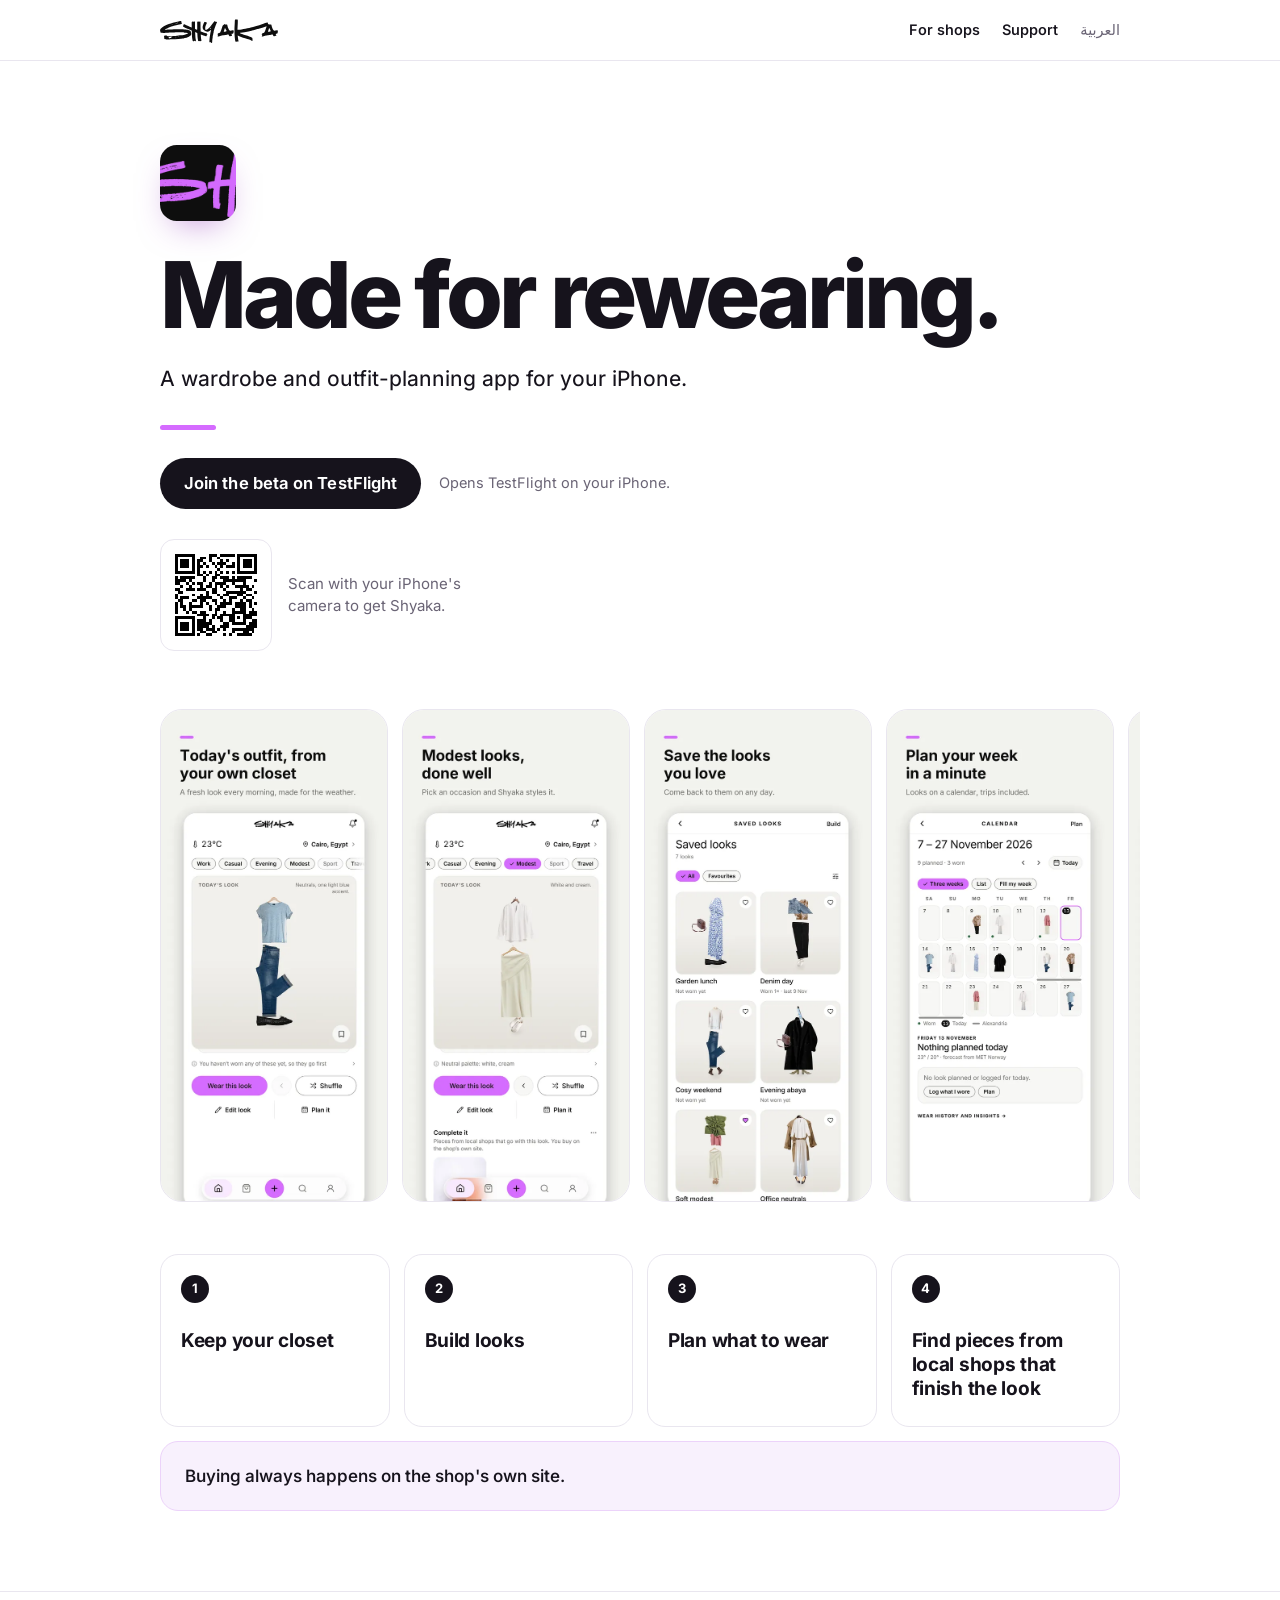
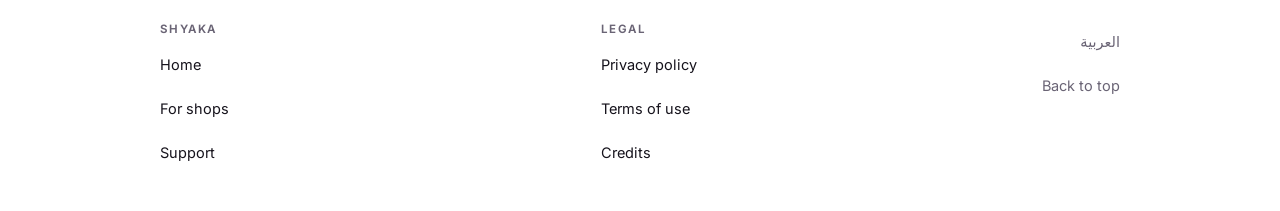
==== commit a566bdae: "Website upgrade: Arabic home page, real app screenshots, share previews, searchable support question" ====
--- a/index.html
+++ b/index.html
@@ -2,37 +2,87 @@
 <html lang="en-GB">
 <head>
 <meta charset="utf-8">
+<!-- site:head -->
 <meta name="viewport" content="width=device-width, initial-scale=1">
-<title>Shyaka</title>
-<link rel="stylesheet" href="style.css">
-<link rel="icon" href="favicon.png">
-<link rel="apple-touch-icon" href="logo.png">
+<title>Shyaka: made for rewearing</title>
+<meta name="description" content="A wardrobe and outfit-planning app for your iPhone. Keep your closet, build looks, plan what to wear, and find pieces from local shops that finish the look.">
+<meta name="theme-color" content="#ffffff">
+<link rel="canonical" href="https://shyaka.art/">
+<link rel="alternate" hreflang="en" href="https://shyaka.art/">
+<link rel="alternate" hreflang="ar" href="https://shyaka.art/index-ar.html">
+<link rel="alternate" hreflang="x-default" href="https://shyaka.art/">
+<meta property="og:type" content="website">
+<meta property="og:site_name" content="Shyaka">
+<meta property="og:locale" content="en_GB">
+<meta property="og:title" content="Shyaka: made for rewearing">
+<meta property="og:description" content="A wardrobe and outfit-planning app for your iPhone. Keep your closet, build looks, plan what to wear, and find pieces from local shops that finish the look.">
+<meta property="og:url" content="https://shyaka.art/">
+<meta property="og:image" content="https://shyaka.art/og-image.png">
+<meta property="og:image:width" content="1200">
+<meta property="og:image:height" content="630">
+<meta property="og:image:alt" content="Shyaka. Made for rewearing.">
+<meta name="twitter:card" content="summary_large_image">
+<meta name="twitter:title" content="Shyaka: made for rewearing">
+<meta name="twitter:description" content="A wardrobe and outfit-planning app for your iPhone. Keep your closet, build looks, plan what to wear, and find pieces from local shops that finish the look.">
+<meta name="twitter:image" content="https://shyaka.art/og-image.png">
+<link rel="icon" href="favicon.ico" sizes="any">
+<link rel="icon" href="favicon.png" type="image/png" sizes="64x64">
+<link rel="apple-touch-icon" href="apple-touch-icon.png">
+<link rel="manifest" href="site.webmanifest">
+<script>document.documentElement.className+=" js"</script>
+<link rel="stylesheet" href="style.css?v=3a4cd510">
+<script src="site.js?v=7aee2462" defer></script>
+<script type="application/ld+json">{"@context":"https://schema.org","@type":"Organization","name":"Shyaka","url":"https://shyaka.art/","logo":"https://shyaka.art/logo.png","email":"support@shyaka.art"}</script>
+<script type="application/ld+json">{"@context":"https://schema.org","@type":"WebSite","name":"Shyaka","url":"https://shyaka.art/","inLanguage":"en-GB"}</script>
+<!-- /site:head -->
 </head>
 <body class="prelaunch">
+<!-- site:header -->
+<a class="skip" href="#content">Skip to content</a>
 <header class="site-header"><div class="bar">
 <a class="brand" href="https://shyaka.art/"><img src="wordmark.svg" width="150" height="33" alt="Shyaka"></a>
-<nav class="site-nav" aria-label="Main"><a href="shops.html">For shops</a><a href="support.html">Support</a></nav>
+<nav class="site-nav" aria-label="Main"><a href="shops.html">For shops</a><a href="support.html">Support</a><a class="lang" href="index-ar.html" hreflang="ar" lang="ar">العربية</a></nav>
 </div></header>
-<main class="home">
+<!-- /site:header -->
+<main id="content" class="home">
 <section class="hero">
 <img class="app-icon" src="logo.png" width="76" height="76" alt="">
 <h1>Made for rewearing.</h1>
 <p class="lead">A wardrobe and outfit-planning app for your iPhone.</p>
 <div class="hero-rule"></div>
 <!-- App Store badge (release-day switch, docs/RELEASE_DAY.md). Hidden while <body class="prelaunch">; on release day
-     remove that class from <body> on this page, 404.html and add.html, and save Apple's black "Download on the App Store"
-     badge (SVG, English, from https://developer.apple.com/app-store/marketing/guidelines/) as app-store-badge.svg next
-     to this file. The link already points at the real App Store id. -->
+     remove that class from <body> on this page, index-ar.html, 404.html and add.html, then run node scripts/site-build.mjs.
+     The badge file app-store-badge.svg (Apple's black "Download on the App Store" badge, English) is already next to this
+     file, and the link already points at the real App Store id. While the class is there, the beta button shows instead. -->
 <p class="store-only"><a class="badge" href="https://apps.apple.com/app/id6819894024"><img src="app-store-badge.svg" width="162" height="54" alt="Download on the App Store"></a></p>
+<p class="cta testflight-only"><a class="button" href="https://testflight.apple.com/join/8vx1mxqZ">Join the beta on TestFlight</a><span class="meta">Opens TestFlight on your iPhone.</span></p>
+<div class="qr testflight-only"><img src="img/qr-beta.svg" width="112" height="112" alt="QR code that opens the beta on TestFlight"><p>Scan with your iPhone's camera to get Shyaka.</p></div>
+<div class="qr store-only"><img src="img/qr-store.svg" width="112" height="112" alt="QR code that opens Shyaka in the App Store"><p>Scan with your iPhone's camera to get Shyaka.</p></div>
+</section>
+<section class="shots" aria-label="Screenshots of the app">
+<ul class="shot-strip" tabindex="0">
+<li><img src="img/shot-en-1.webp" width="560" height="1217" loading="lazy" decoding="async" alt="Today's outfit, from your own closet. A fresh look every morning, made for the weather."></li>
+<li><img src="img/shot-en-2.webp" width="560" height="1217" loading="lazy" decoding="async" alt="Modest looks, done well. Pick an occasion and Shyaka styles it."></li>
+<li><img src="img/shot-en-3.webp" width="560" height="1217" loading="lazy" decoding="async" alt="Save the looks you love. Come back to them on any day."></li>
+<li><img src="img/shot-en-4.webp" width="560" height="1217" loading="lazy" decoding="async" alt="Plan your week in a minute. Looks on a calendar, trips included."></li>
+<li><img src="img/shot-en-5.webp" width="560" height="1217" loading="lazy" decoding="async" alt="Your whole closet, in your pocket. Every piece cut out and sorted."></li>
+<li><img src="img/shot-en-6.webp" width="560" height="1217" loading="lazy" decoding="async" alt="Your looks, your people. Post a look, follow friends, keep it private if you like."></li>
+</ul>
 </section>
 <ul class="features">
-<li><span class="num">1</span><strong>Keep your closet</strong></li>
-<li><span class="num">2</span><strong>Build looks</strong></li>
-<li><span class="num">3</span><strong>Plan what to wear</strong></li>
-<li><span class="num">4</span><strong>Find pieces from local shops that finish the look</strong></li>
+<li class="reveal"><span class="num">1</span><strong>Keep your closet</strong></li>
+<li class="reveal"><span class="num">2</span><strong>Build looks</strong></li>
+<li class="reveal"><span class="num">3</span><strong>Plan what to wear</strong></li>
+<li class="reveal"><span class="num">4</span><strong>Find pieces from local shops that finish the look</strong></li>
 </ul>
-<p class="note">Buying always happens on the shop's own site.</p>
+<p class="note reveal">Buying always happens on the shop's own site.</p>
 </main>
-<footer class="site-footer"><div class="foot"><a href="privacy.html">Privacy policy</a><a href="terms.html">Terms of use</a><a href="credits.html">Credits</a></div></footer>
+<!-- site:footer -->
+<footer class="site-footer"><div class="foot">
+<nav class="foot-col" aria-label="Shyaka"><p class="foot-h">Shyaka</p><a href="index.html">Home</a><a href="shops.html">For shops</a><a href="support.html">Support</a></nav>
+<nav class="foot-col" aria-label="Legal"><p class="foot-h">Legal</p><a href="privacy.html">Privacy policy</a><a href="terms.html">Terms of use</a><a href="credits.html">Credits</a></nav>
+<p class="foot-end"><a class="lang" href="index-ar.html" hreflang="ar" lang="ar">العربية</a><a class="top" href="#content">Back to top</a></p>
+</div></footer>
+<!-- /site:footer -->
 </body>
 </html>
--- a/style.css
+++ b/style.css
@@ -1,35 +1,45 @@
 /* The website look (14 November 2026): the layout and feel of the Shyaka tech lesson PDF. White page, ink text, bold tight
-   headings, soft rounded cards, small uppercase labels, orchid kept for dots, bars, underlines and selection (deep orchid
-   when it has to be text). One system font stack, no web fonts and no outside requests: iPhones use SF Pro. Light only.
-   Built on the new look of 26 October 2026 (docs/NEW_LOOK_SPEC.md). */
+   headings, soft rounded cards, small uppercase labels, orchid kept for dots, bars and selection (a deeper orchid for link
+   underlines so they pass contrast). One font stack: iPhones and Macs use their own SF Pro; everything else gets Inter from
+   fonts/ (self-hosted, no outside requests). Light only. Built on the new look of 26 October 2026 (docs/NEW_LOOK_SPEC.md). */
+@font-face {
+  font-family: "Inter"; font-style: normal; font-weight: 400 800; font-display: swap;
+  src: url("fonts/inter-latin.woff2") format("woff2");
+  unicode-range: U+0000-00FF, U+0131, U+0152-0153, U+02BB-02BC, U+02C6, U+02DA, U+02DC, U+0304, U+0308, U+0329, U+2000-206F, U+20AC, U+2122, U+2191, U+2193, U+2212, U+2215, U+FEFF, U+FFFD;
+}
 :root {
   --bg: #ffffff; --ink: #16131c; --muted: #6a6475; --line: #e9e6ef; --soft: #f6f5f8;
-  --tint: #f8f1fd; --tint-line: #ecd3fa; --accent: #d56bff; --deep: #8a2bb5;
+  --tint: #f8f1fd; --tint-line: #ecd3fa; --accent: #d56bff; --accent-ink: #b042e6; --deep: #8a2bb5;
   --col: 720px; color-scheme: light;
 }
 * { box-sizing: border-box; }
-html { -webkit-text-size-adjust: 100%; scroll-padding-top: 76px; }
+html { -webkit-text-size-adjust: 100%; scroll-padding-top: 84px; }
 body {
   margin: 0; min-height: 100vh; display: flex; flex-direction: column;
   background: var(--bg); color: var(--ink);
   font: 400 16.5px/1.65 -apple-system, BlinkMacSystemFont, "SF Pro Text", "SF Pro Display", Inter, "Segoe UI Variable Text", "Segoe UI", system-ui, sans-serif;
   overflow-wrap: anywhere; -webkit-font-smoothing: antialiased; text-rendering: optimizeLegibility;
 }
+[hidden] { display: none !important; }
 body:has(> main.home) { --col: 960px; }
 ::selection { background: var(--accent); color: #000; }
 :focus-visible { outline: 2px solid var(--ink); outline-offset: 3px; border-radius: 4px; }
+.sr-only { position: absolute; width: 1px; height: 1px; overflow: hidden; clip: rect(0 0 0 0); white-space: nowrap; }
+.skip { position: absolute; inset-inline-start: 12px; top: -64px; z-index: 30; background: var(--ink); color: #fff; padding: 10px 18px; border-radius: 999px; text-decoration: none; font-weight: 600; }
+.skip:focus { top: 10px; }
 
 /* Top bar */
 .site-header {
   position: sticky; top: 0; z-index: 10; border-bottom: 1px solid var(--line);
-  background: rgba(255, 255, 255, .92);
+  background: rgba(255, 255, 255, .92); transition: box-shadow .2s ease;
   -webkit-backdrop-filter: saturate(180%) blur(14px); backdrop-filter: saturate(180%) blur(14px);
 }
-.bar { max-width: calc(var(--col) + 40px); margin: 0 auto; padding: 13px 20px; display: flex; align-items: center; justify-content: space-between; gap: 16px; }
-.brand { display: flex; align-items: center; color: inherit; text-decoration: none; flex: none; }
+.site-header.scrolled { box-shadow: 0 12px 28px -22px rgba(22, 19, 28, .5); }
+.bar { max-width: calc(var(--col) + 40px); margin: 0 auto; padding: 8px 20px; display: flex; align-items: center; justify-content: space-between; gap: 16px; }
+.brand { display: flex; align-items: center; min-height: 44px; color: inherit; text-decoration: none; flex: none; }
 .brand img { display: block; width: 118px; max-width: 34vw; height: auto; }
-.site-nav { display: flex; align-items: center; justify-content: flex-end; flex-wrap: wrap; gap: 4px 22px; font-size: 14.5px; font-weight: 560; }
-.site-nav a { color: var(--ink); text-decoration: none; padding: 6px 0; border-bottom: 2px solid transparent; }
+.site-nav { display: flex; align-items: center; justify-content: flex-end; flex-wrap: wrap; gap: 0 22px; font-size: 14.5px; font-weight: 560; }
+.site-nav a { display: inline-flex; align-items: center; min-height: 44px; color: var(--ink); text-decoration: none; border-bottom: 2px solid transparent; border-top: 2px solid transparent; }
 .site-nav a:hover, .site-nav a[aria-current="page"] { border-bottom-color: var(--accent); }
 .site-nav .lang { color: var(--muted); font-weight: 500; }
 
@@ -47,7 +57,7 @@
 .eyebrow::before { content: ""; width: 7px; height: 7px; border-radius: 50%; background: var(--accent); flex: none; }
 .meta { color: var(--muted); font-size: 14.5px; }
 .draft { display: inline-block; font-size: 12.5px; font-weight: 650; letter-spacing: .03em; background: var(--tint); color: var(--deep); border: 1px solid var(--tint-line); border-radius: 999px; padding: 2px 13px; margin: 0 0 14px; }
-a { color: var(--ink); text-decoration: underline; text-decoration-color: var(--accent); text-decoration-thickness: 2px; text-underline-offset: 3px; }
+a { color: var(--ink); text-decoration: underline; text-decoration-color: var(--accent-ink); text-decoration-thickness: 2px; text-underline-offset: 3px; }
 a:hover { text-decoration-color: var(--ink); }
 strong, b { font-weight: 650; }
 
@@ -71,9 +81,13 @@
 .get-app p { margin: 4px 0; }
 
 /* Buttons */
-.button { display: inline-block; padding: 13px 24px; border-radius: 999px; background: var(--ink); color: #fff; text-decoration: none; font-weight: 650; letter-spacing: .005em; transition: background-color .15s ease, transform .15s ease; }
+.button { display: inline-block; min-height: 44px; padding: 12px 24px; border-radius: 999px; background: var(--ink); color: #fff; text-decoration: none; font-weight: 650; letter-spacing: .005em; transition: background-color .15s ease, color .15s ease, transform .15s ease; }
 .button:hover { background: var(--deep); }
 .button:active { transform: scale(.98); }
+.button.secondary { background: #fff; color: var(--ink); box-shadow: inset 0 0 0 1.5px var(--ink); }
+.button.secondary:hover { background: var(--ink); color: #fff; }
+.buttons { display: flex; flex-wrap: wrap; gap: 10px 12px; margin: 0 0 20px; }
+.buttons .button { margin: 0; }
 .badge { display: inline-block; text-decoration: none; }
 .badge img { display: block; }
 
@@ -94,9 +108,14 @@
 
 /* Footer */
 .site-footer { border-top: 1px solid var(--line); background: #fff; }
-.foot { max-width: calc(var(--col) + 40px); margin: 0 auto; padding: 24px 20px 40px; display: flex; flex-wrap: wrap; gap: 8px 22px; font-size: 14px; color: var(--muted); }
-.foot a { color: var(--muted); text-decoration: none; }
-.foot a:hover { color: var(--ink); text-decoration: underline; text-decoration-color: var(--accent); text-decoration-thickness: 2px; text-underline-offset: 3px; }
+.foot { max-width: calc(var(--col) + 40px); margin: 0 auto; padding: 28px 20px 36px; display: grid; grid-template-columns: 1fr 1fr auto; gap: 8px 28px; align-items: start; font-size: 14.5px; }
+.foot-col { display: flex; flex-direction: column; }
+.foot-h { margin: 0 0 4px; font-size: 11.5px; font-weight: 650; letter-spacing: .12em; text-transform: uppercase; color: var(--muted); }
+.foot a { display: inline-flex; align-items: center; min-height: 44px; width: fit-content; color: var(--ink); text-decoration: none; }
+.foot a:hover { text-decoration: underline; text-decoration-color: var(--accent-ink); text-decoration-thickness: 2px; text-underline-offset: 3px; }
+.foot-end { display: flex; flex-direction: column; align-items: flex-end; margin: 0; }
+.foot-end a { color: var(--muted); }
+[dir="rtl"] .foot-end { align-items: flex-start; }
 
 /* Home page */
 .hero { padding: 40px 0 8px; }
@@ -105,34 +124,127 @@
 .hero .lead { font-size: clamp(20px, 3.6vw, 27px); line-height: 1.35; font-weight: 450; max-width: 26ch; margin: 0; color: var(--ink); }
 .hero-rule { width: 56px; height: 5px; border-radius: 3px; background: var(--accent); margin: 30px 0 0; }
 .hero .store-only { margin: 28px 0 0; }
-.features { display: grid; grid-template-columns: repeat(auto-fit, minmax(205px, 1fr)); gap: 14px; margin: 44px 0 0; }
+.cta { display: flex; flex-wrap: wrap; align-items: center; gap: 12px 18px; margin: 28px 0 0; }
+.cta .meta { margin: 0; }
+.qr { display: none; }
+.shots { margin-top: 44px; }
+.shot-strip { display: flex; gap: 14px; margin: 0 -20px; padding: 6px 20px 22px; overflow-x: auto; scroll-snap-type: x mandatory; scroll-padding-inline: 20px; -webkit-overflow-scrolling: touch; scrollbar-width: thin; }
+.shot-strip li { flex: 0 0 min(260px, 64vw); margin: 0; padding: 0; max-width: none; scroll-snap-align: start; }
+.shot-strip li::before { display: none; }
+.shot-strip img { display: block; width: 100%; height: auto; border-radius: 22px; border: 1px solid var(--line); background: var(--soft); }
+.features { display: grid; grid-template-columns: repeat(auto-fit, minmax(205px, 1fr)); gap: 14px; margin: 30px 0 0; }
 .features li { margin: 0; max-width: none; padding: 20px 20px 24px; display: flex; flex-direction: column; gap: 26px; border: 1px solid var(--line); border-radius: 18px; background: #fff; }
 .features li::before { display: none; }
 .features .num { width: 28px; height: 28px; border-radius: 50%; background: var(--ink); color: #fff; font-size: 13px; font-weight: 700; display: grid; place-items: center; }
 .features strong { font-size: 19px; line-height: 1.28; font-weight: 700; letter-spacing: -.015em; }
 .note { margin: 14px 0 0; max-width: none; padding: 20px 24px; border-radius: 18px; background: var(--tint); border: 1px solid var(--tint-line); font-size: 17px; font-weight: 550; }
 
+/* How it works for shops */
+.steps { list-style: none; padding: 0; margin: 18px 0 8px; display: grid; gap: 12px; counter-reset: step; }
+.steps > li { counter-increment: step; display: flex; gap: 16px; align-items: flex-start; margin: 0; max-width: none; padding: 16px 18px; border: 1px solid var(--line); border-radius: 16px; }
+.steps > li::before { content: counter(step); position: static; flex: none; width: 28px; height: 28px; border-radius: 50%; background: var(--ink); color: #fff; font-size: 13px; font-weight: 700; display: grid; place-items: center; margin-top: 1px; }
+.logo-wall { display: grid; grid-template-columns: repeat(auto-fill, minmax(140px, 1fr)); gap: 12px; list-style: none; padding: 0; }
+.logo-wall li { margin: 0; padding: 14px; border: 1px solid var(--line); border-radius: 14px; display: grid; place-items: center; max-width: none; }
+.logo-wall li::before { display: none; }
+
+/* Contact bar on phones (shops pages) */
+.contact-bar { display: none; }
+
+/* Support: questions that open, with a search box */
+.faq-search { margin: 8px 0 6px; }
+.faq-search input, .filter { width: 100%; font: inherit; padding: 12px 18px; min-height: 48px; border: 1px solid var(--line); border-radius: 999px; background: var(--soft); color: var(--ink); }
+.faq-search input:focus-visible, .filter:focus-visible { background: #fff; }
+.qa { border-bottom: 1px solid var(--line); max-width: 68ch; }
+.qa summary { position: relative; display: flex; align-items: center; min-height: 52px; padding: 12px 36px 12px 0; font-weight: 650; cursor: pointer; list-style: none; }
+.qa summary::-webkit-details-marker { display: none; }
+.qa summary::after { content: ""; position: absolute; inset-inline-end: 6px; top: 50%; width: 9px; height: 9px; border-inline-end: 2px solid var(--ink); border-bottom: 2px solid var(--ink); transform: translateY(-70%) rotate(45deg); transition: transform .2s ease; }
+.qa[open] summary::after { transform: translateY(-30%) rotate(225deg); }
+.qa .a { padding: 0 0 18px; color: var(--muted); }
+.qa .a p { margin: 0 0 8px; }
+.qa[hidden] { display: none; }
+#faq-none { margin-top: 18px; color: var(--muted); }
+
+/* Privacy and Terms: contents list */
+.toc { margin: 22px 0 8px; padding: 4px 20px; border: 1px solid var(--line); border-radius: 18px; background: var(--soft); max-width: none; }
+.toc summary { min-height: 48px; display: flex; align-items: center; font-weight: 650; cursor: pointer; }
+.toc ol { columns: 2; column-gap: 32px; margin: 0 0 14px; padding-inline-start: 22px; }
+.toc li { margin: 2px 0; max-width: none; break-inside: avoid; }
+.toc a { display: inline-block; padding: 6px 0; }
+
+/* Credits: long lists fold */
+.fold { border-top: 1px solid var(--line); margin-top: 32px; }
+.fold > summary { display: flex; align-items: center; justify-content: space-between; min-height: 52px; cursor: pointer; list-style: none; }
+.fold > summary::-webkit-details-marker { display: none; }
+.fold > summary h2 { margin: 18px 0 10px; }
+.fold > summary::after { content: "+"; font-size: 26px; font-weight: 400; color: var(--muted); }
+.fold[open] > summary::after { content: "–"; }
+.fold .filter { margin: 4px 0 8px; }
+
+/* App links (profile, add to closet, not found) */
+.link-card { padding: 28px; border: 1px solid var(--line); border-radius: 22px; background: #fff; box-shadow: 0 24px 56px -34px rgba(138, 43, 181, .4); }
+.link-card h1 { margin-top: 0; }
+.link-card .app-icon { width: 56px; height: 56px; margin-bottom: 18px; }
+.about-line { margin-top: 22px; color: var(--muted); }
+
+/* Gentle motion, only for people who have not asked for less */
+@media (prefers-reduced-motion: no-preference) {
+  html { scroll-behavior: smooth; }
+  html.js .reveal { opacity: 0; transform: translateY(12px); transition: opacity .55s ease, transform .55s ease; }
+  html.js .reveal.is-in { opacity: 1; transform: none; }
+  html.js .features li:nth-child(2) { transition-delay: .06s; }
+  html.js .features li:nth-child(3) { transition-delay: .12s; }
+  html.js .features li:nth-child(4) { transition-delay: .18s; }
+}
+
 /* For shops (shops.html, 8 November 2026). The Arabic half sits under a rule and reads right to left. */
 main > [dir="rtl"] { margin-top: 48px; padding-top: 32px; border-top: 1px solid var(--line); }
-[dir="rtl"] body, body:lang(ar) { line-height: 1.85; }
-[dir="rtl"] h1, [dir="rtl"] h2, [dir="rtl"] h3, [dir="rtl"] .eyebrow, [dir="rtl"] th { letter-spacing: 0; }
+[dir="rtl"] body, body:lang(ar) { line-height: 1.85; font-family: -apple-system, BlinkMacSystemFont, "SF Arabic", "Segoe UI", "Noto Sans Arabic", Tahoma, system-ui, sans-serif; }
+[dir="rtl"] h1, [dir="rtl"] h2, [dir="rtl"] h3, [dir="rtl"] .eyebrow, [dir="rtl"] th, [dir="rtl"] .foot-h { letter-spacing: 0; }
 [dir="rtl"] h1 { line-height: 1.3; }
 [dir="rtl"] h2 { line-height: 1.45; }
+[dir="rtl"] .hero h1 { line-height: 1.2; }
 
 /* Release-day switch (docs/RELEASE_DAY.md, 14 November 2026). While <body class="prelaunch">, everything marked
    .store-only (the App Store badge and links) stays hidden and .testflight-only wording shows; on release day the
-   class comes off the three pages (index, 404, add) and the App Store wording takes over. */
+   class comes off the pages (index, index-ar, 404, add) and the App Store wording takes over. */
 .prelaunch .store-only { display: none !important; }
 body:not(.prelaunch) .testflight-only { display: none !important; }
 
+@media (min-width: 900px) and (hover: hover) {
+  .qr { display: flex; align-items: center; gap: 16px; margin-top: 30px; }
+  .qr img { width: 112px; height: 112px; padding: 8px; border: 1px solid var(--line); border-radius: 14px; background: #fff; }
+  .qr p { margin: 0; max-width: 24ch; color: var(--muted); font-size: 15px; line-height: 1.45; }
+  .shot-strip li { flex-basis: 228px; }
+}
+
+@media (max-width: 640px) {
+  .contact-bar { display: flex; gap: 10px; position: fixed; inset-inline: 0; bottom: 0; z-index: 9; padding: 10px 16px calc(10px + env(safe-area-inset-bottom, 0px)); background: rgba(255, 255, 255, .95); border-top: 1px solid var(--line); -webkit-backdrop-filter: blur(14px); backdrop-filter: blur(14px); }
+  .contact-bar .button { flex: 1; text-align: center; padding: 12px 8px; }
+  main.has-bar { padding-bottom: 40px; }
+  body:has(.contact-bar) .site-footer { padding-bottom: 76px; }
+  .toc ol { columns: 1; }
+}
+
 @media (max-width: 480px) {
   main { padding-top: 32px; padding-bottom: 64px; }
-  .bar { padding: 11px 16px; }
-  .site-nav { gap: 2px 16px; font-size: 14px; }
+  .bar { padding: 6px 16px; }
+  .site-nav { gap: 0 14px; font-size: 14px; }
   .hero { padding-top: 24px; }
   .app-icon { width: 64px; height: 64px; margin-bottom: 22px; }
-  .card, .get-app, .note { padding: 16px 18px; }
-  .features { grid-template-columns: repeat(2, 1fr); gap: 10px; margin-top: 36px; }
+  .card, .get-app, .note, .link-card { padding: 16px 18px; }
+  .features { grid-template-columns: repeat(2, 1fr); gap: 10px; margin-top: 30px; }
   .features li { padding: 16px 16px 18px; gap: 20px; }
   .features strong { font-size: 16.5px; }
-}
+  .foot { grid-template-columns: 1fr 1fr; padding-inline: 16px; }
+  .foot-end { grid-column: 1 / -1; flex-direction: row; justify-content: space-between; align-items: center; }
+}
+
+@media print {
+  .site-header, .site-footer, .skip, .toc, .contact-bar, .shots, .cta, .qr, .faq-search, .filter { display: none !important; }
+  body { font: 11pt/1.5 -apple-system, "Segoe UI", system-ui, sans-serif; color: #000; }
+  main { max-width: none; padding: 0; }
+  h1, h2, h3, .eyebrow, th { color: #000; letter-spacing: 0; }
+  a { color: #000; text-decoration: underline; }
+  .qa .a, details > * { display: block !important; }
+  .card, .features li, .steps > li { border-color: #999; break-inside: avoid; }
+}
